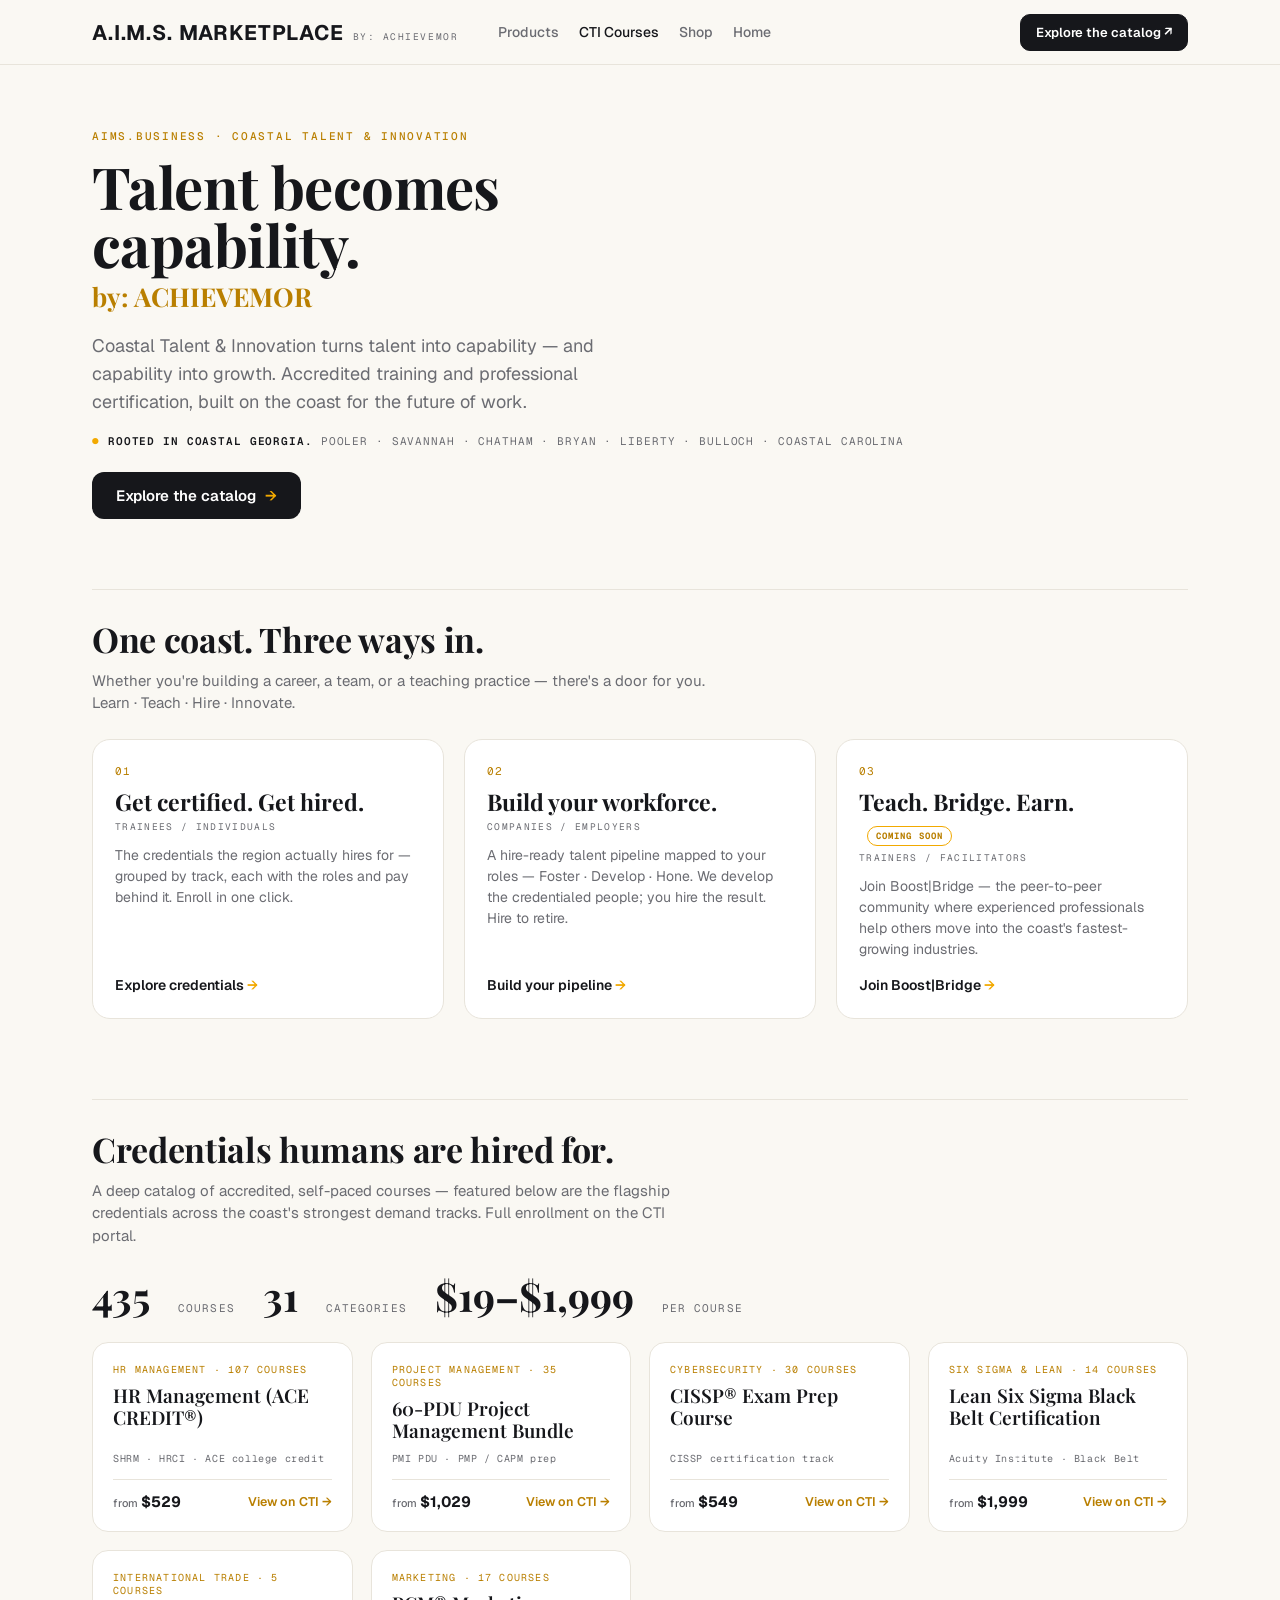
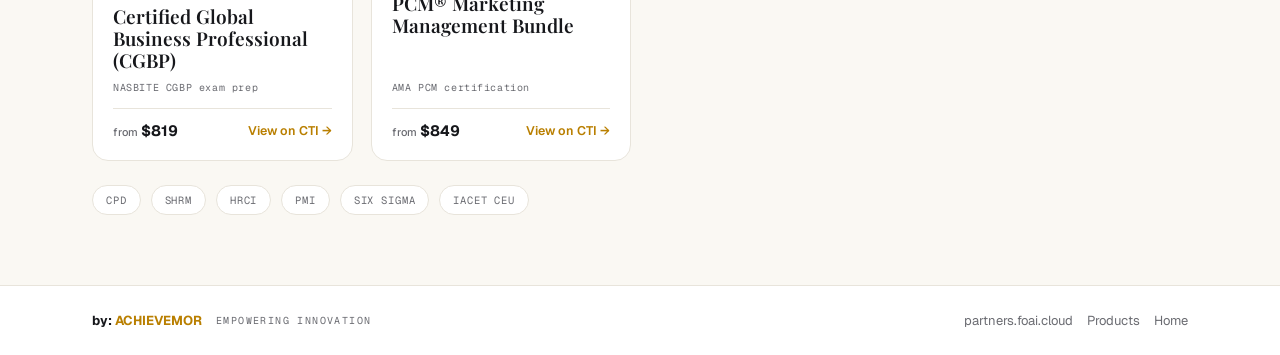
==== cti.html @ c027da73 "feat(cti): add Coastal Talent & Innovation courses page (preview, unlinked)" ====
<!doctype html>
<html lang="en">
<head>
<meta charset="utf-8">
<meta name="viewport" content="width=device-width, initial-scale=1">
<title>Coastal Talent &amp; Innovation — Courses &amp; Credentials | A.I.M.S. MARKETPLACE by: ACHIEVEMOR</title>
<meta name="description" content="Coastal Talent & Innovation (CTI) — accredited courses and professional certification for Coastal Georgia. 435 courses across 31 categories carrying SHRM, HRCI, PMI, Six Sigma, and CPD credit. One coast. Three ways in.">
<link rel="canonical" href="https://aims.business/cti.html">
<meta name="theme-color" content="#16171b">
<link rel="icon" type="image/svg+xml" href="/favicon.svg">
<link rel="apple-touch-icon" href="/apple-touch-icon.png">
<meta property="og:type" content="website">
<meta property="og:site_name" content="A.I.M.S. MARKETPLACE">
<meta property="og:title" content="Coastal Talent & Innovation — Courses & Credentials">
<meta property="og:description" content="Accredited courses and professional certification for Coastal Georgia. One coast. Three ways in.">
<meta property="og:url" content="https://aims.business/cti.html">
<meta property="og:image" content="https://aims.business/og.png">
<link href="https://fonts.googleapis.com/css2?family=Geist:wght@400;500;600;700&family=Geist+Mono:wght@500&family=Playfair+Display:wght@600;700&display=swap" rel="stylesheet">
<style>
:root{
  --bg:#faf8f3; --surface:#ffffff; --panel:#f4f1ea; --ink:#16171b; --muted:#6b6c72; --line:#e8e4db;
  --gold:#F2A900; --gold-deep:#b97f00; --laurel:#2F7d6b;
  --sans:"Geist",system-ui,-apple-system,sans-serif; --mono:"Geist Mono",ui-monospace,monospace; --serif:"Playfair Display",Georgia,serif;
}
*{box-sizing:border-box;margin:0;padding:0}
body{font-family:var(--sans);color:var(--ink);background:var(--bg);-webkit-font-smoothing:antialiased}
.wrap{max-width:1160px;margin:0 auto;padding:0 clamp(18px,3vw,32px)}
a{color:inherit;text-decoration:none}
.nav{position:sticky;top:0;z-index:10;background:rgba(250,248,243,.9);-webkit-backdrop-filter:blur(10px);backdrop-filter:blur(10px);border-bottom:1px solid var(--line)}
.nav .bar{display:flex;align-items:center;gap:22px;height:64px}
.brand{display:flex;align-items:baseline;gap:9px}
.brand .logo{font-weight:700;font-size:21px;letter-spacing:.04em}
.brand .logo b{color:var(--gold-deep)}
.brand .tag{font-family:var(--mono);font-size:9.5px;letter-spacing:.16em;text-transform:uppercase;color:var(--muted)}
.nav nav{display:flex;gap:20px;margin-left:18px}
.nav nav a{font-size:14px;color:var(--muted);font-weight:500}
.nav nav a:hover,.nav nav a.on{color:var(--ink)}
.nav .sp{flex:1}
.cta-sm{font-size:13px;font-weight:600;border:1px solid var(--ink);background:var(--ink);color:#fff;border-radius:10px;padding:9px 15px}

.hero{padding:clamp(36px,6vw,64px) 0 clamp(20px,3vw,30px)}
.eyebrow{font-family:var(--mono);font-size:11px;letter-spacing:.16em;text-transform:uppercase;color:var(--gold-deep);font-weight:500}
.hero h1{font-family:var(--serif);font-weight:700;font-size:clamp(34px,5.4vw,58px);line-height:1.0;margin:14px 0 0;letter-spacing:-.01em;max-width:14ch}
.byline{font-family:var(--serif);font-weight:700;font-size:clamp(18px,2.4vw,26px);color:var(--gold-deep);margin-top:6px}
.hero p{font-size:clamp(15px,1.7vw,18px);color:var(--muted);margin-top:18px;max-width:560px;line-height:1.55}
.region{font-family:var(--mono);font-size:11px;letter-spacing:.08em;text-transform:uppercase;color:var(--muted);margin-top:18px;display:flex;align-items:center;gap:8px}
.region b{color:var(--ink);font-weight:600}
.cta{display:inline-flex;align-items:center;gap:9px;margin-top:24px;background:var(--ink);color:#fff;font-weight:600;font-size:15px;border-radius:12px;padding:14px 24px}
.cta .arw{color:var(--gold)}

.sec{padding:clamp(20px,4vw,40px) 0}
.sechead{border-top:1px solid var(--line);padding-top:26px;margin-bottom:6px}
.sechead h2{font-family:var(--serif);font-weight:700;font-size:clamp(24px,3.4vw,34px);letter-spacing:-.01em}
.sechead p{color:var(--muted);font-size:15px;margin-top:8px;max-width:620px;line-height:1.5}

.ways{display:grid;grid-template-columns:repeat(3,1fr);gap:clamp(14px,2vw,20px);margin-top:24px}
.way{background:var(--surface);border:1px solid var(--line);border-radius:18px;padding:24px 22px;display:flex;flex-direction:column;min-height:228px}
.way .n{font-family:var(--mono);font-size:11px;color:var(--gold-deep);letter-spacing:.12em}
.way h3{font-family:var(--serif);font-weight:700;font-size:23px;margin-top:8px}
.way .who{font-family:var(--mono);font-size:9.5px;letter-spacing:.14em;text-transform:uppercase;color:var(--muted);margin-top:3px}
.way p{font-size:14px;color:var(--muted);line-height:1.5;margin-top:12px;flex:1}
.way .go{margin-top:16px;font-weight:600;font-size:14px}
.way .go .arw{color:var(--gold)}
.soon{display:inline-block;font-family:var(--mono);font-size:9px;letter-spacing:.12em;text-transform:uppercase;color:var(--gold-deep);border:1px solid var(--gold);border-radius:999px;padding:3px 8px;margin-left:8px;vertical-align:middle}

.statbar{display:flex;flex-wrap:wrap;gap:10px 28px;align-items:baseline;margin:22px 0 6px}
.statbar .big{font-family:var(--serif);font-weight:700;font-size:clamp(26px,4vw,40px)}
.statbar .lbl{font-family:var(--mono);font-size:11px;letter-spacing:.1em;text-transform:uppercase;color:var(--muted)}

.grid{display:grid;grid-template-columns:repeat(auto-fill,minmax(min(100%,250px),1fr));gap:clamp(14px,2vw,18px);margin-top:20px}
.card{background:var(--surface);border:1px solid var(--line);border-radius:16px;padding:20px;display:flex;flex-direction:column;transition:box-shadow .18s,transform .18s;min-height:172px}
.card:hover{transform:translateY(-3px);box-shadow:0 18px 36px -22px rgba(20,22,26,.4)}
.card .cat{font-family:var(--mono);font-size:10px;letter-spacing:.12em;text-transform:uppercase;color:var(--gold-deep)}
.card .nm{font-family:var(--serif);font-weight:600;font-size:19px;margin-top:9px;line-height:1.15;flex:1}
.card .cred{font-family:var(--mono);font-size:10px;letter-spacing:.06em;color:var(--muted);margin-top:10px}
.card .prow{display:flex;align-items:center;justify-content:space-between;margin-top:14px;padding-top:12px;border-top:1px solid var(--line)}
.card .price{font-weight:700;font-size:15px}
.card .price small{font-weight:500;color:var(--muted);font-size:11px}
.card .view{font-size:12.5px;font-weight:600;color:var(--gold-deep)}

.accred{display:flex;flex-wrap:wrap;gap:10px;margin-top:24px}
.accred span{font-family:var(--mono);font-size:10.5px;letter-spacing:.08em;text-transform:uppercase;color:var(--muted);border:1px solid var(--line);background:var(--surface);border-radius:999px;padding:7px 13px}

footer{border-top:1px solid var(--line);background:var(--surface);margin-top:30px}
footer .ft{display:flex;flex-wrap:wrap;align-items:center;gap:14px;padding:26px 0;font-size:13px;color:var(--muted)}
footer .by{font-weight:700;color:var(--ink)}
footer .by b{color:var(--gold-deep)}
footer .tag{font-family:var(--mono);font-size:10px;letter-spacing:.14em;text-transform:uppercase}
footer .sp{flex:1}

@media (max-width:760px){ .ways{grid-template-columns:1fr} .nav nav{display:none} }
</style>
</head>
<body>
  <header class="nav"><div class="wrap"><div class="bar">
    <a class="brand" href="/"><span class="logo">A.I.M.S. MARKETPLACE</span><span class="tag">by: ACHIEVEMOR</span></a>
    <nav><a href="products.html">Products</a><a href="cti.html" class="on">CTI Courses</a><a href="shop.html">Shop</a><a href="/">Home</a></nav>
    <div class="sp"></div>
    <a class="cta-sm" href="https://partners.foai.cloud/partner-portal/courses" target="_blank" rel="noopener">Explore the catalog ↗</a>
  </div></div></header>

  <main class="wrap">
    <section class="hero">
      <div class="eyebrow">aims.business · Coastal Talent &amp; Innovation</div>
      <h1>Talent becomes capability.</h1>
      <div class="byline">by: ACHIEVEMOR</div>
      <p>Coastal Talent &amp; Innovation turns talent into capability — and capability into growth. Accredited training and professional certification, built on the coast for the future of work.</p>
      <div class="region"><span style="color:var(--gold)">●</span> <b>Rooted in Coastal Georgia.</b> Pooler · Savannah · Chatham · Bryan · Liberty · Bulloch · Coastal Carolina</div>
      <a class="cta" href="https://partners.foai.cloud/partner-portal/courses" target="_blank" rel="noopener">Explore the catalog <span class="arw">→</span></a>
    </section>

    <section class="sec">
      <div class="sechead"><h2>One coast. Three ways in.</h2>
        <p>Whether you're building a career, a team, or a teaching practice — there's a door for you. Learn · Teach · Hire · Innovate.</p></div>
      <div class="ways">
        <a class="way" href="https://partners.foai.cloud/partner-portal/courses" target="_blank" rel="noopener">
          <div class="n">01</div><h3>Get certified. Get hired.</h3><div class="who">Trainees / Individuals</div>
          <p>The credentials the region actually hires for — grouped by track, each with the roles and pay behind it. Enroll in one click.</p>
          <div class="go">Explore credentials <span class="arw">→</span></div>
        </a>
        <a class="way" href="https://partners.foai.cloud/partner-portal/become-a-partner" target="_blank" rel="noopener">
          <div class="n">02</div><h3>Build your workforce.</h3><div class="who">Companies / Employers</div>
          <p>A hire-ready talent pipeline mapped to your roles — Foster · Develop · Hone. We develop the credentialed people; you hire the result. Hire to retire.</p>
          <div class="go">Build your pipeline <span class="arw">→</span></div>
        </a>
        <a class="way" href="https://partners.foai.cloud/partner-portal/boost-bridge" target="_blank" rel="noopener">
          <div class="n">03</div><h3>Teach. Bridge. Earn.<span class="soon">Coming soon</span></h3><div class="who">Trainers / Facilitators</div>
          <p>Join Boost|Bridge — the peer-to-peer community where experienced professionals help others move into the coast's fastest-growing industries.</p>
          <div class="go">Join Boost|Bridge <span class="arw">→</span></div>
        </a>
      </div>
    </section>

    <section class="sec">
      <div class="sechead"><h2>Credentials humans are hired for.</h2>
        <p>A deep catalog of accredited, self-paced courses — featured below are the flagship credentials across the coast's strongest demand tracks. Full enrollment on the CTI portal.</p></div>
      <div class="statbar">
        <span class="big">435</span><span class="lbl">courses</span>
        <span class="big">31</span><span class="lbl">categories</span>
        <span class="big">$19–$1,999</span><span class="lbl">per course</span>
      </div>
      <div class="grid">
        <a class="card" href="https://partners.foai.cloud/partner-portal/courses" target="_blank" rel="noopener"><div class="cat">HR Management · 107 courses</div><div class="nm">HR Management (ACE CREDIT®)</div><div class="cred">SHRM · HRCI · ACE college credit</div><div class="prow"><span class="price"><small>from</small> $529</span><span class="view">View on CTI →</span></div></a>
        <a class="card" href="https://partners.foai.cloud/partner-portal/courses" target="_blank" rel="noopener"><div class="cat">Project Management · 35 courses</div><div class="nm">60-PDU Project Management Bundle</div><div class="cred">PMI PDU · PMP / CAPM prep</div><div class="prow"><span class="price"><small>from</small> $1,029</span><span class="view">View on CTI →</span></div></a>
        <a class="card" href="https://partners.foai.cloud/partner-portal/courses" target="_blank" rel="noopener"><div class="cat">Cybersecurity · 30 courses</div><div class="nm">CISSP® Exam Prep Course</div><div class="cred">CISSP certification track</div><div class="prow"><span class="price"><small>from</small> $549</span><span class="view">View on CTI →</span></div></a>
        <a class="card" href="https://partners.foai.cloud/partner-portal/courses" target="_blank" rel="noopener"><div class="cat">Six Sigma &amp; Lean · 14 courses</div><div class="nm">Lean Six Sigma Black Belt Certification</div><div class="cred">Acuity Institute · Black Belt</div><div class="prow"><span class="price"><small>from</small> $1,999</span><span class="view">View on CTI →</span></div></a>
        <a class="card" href="https://partners.foai.cloud/partner-portal/courses" target="_blank" rel="noopener"><div class="cat">International Trade · 5 courses</div><div class="nm">Certified Global Business Professional (CGBP)</div><div class="cred">NASBITE CGBP exam prep</div><div class="prow"><span class="price"><small>from</small> $819</span><span class="view">View on CTI →</span></div></a>
        <a class="card" href="https://partners.foai.cloud/partner-portal/courses" target="_blank" rel="noopener"><div class="cat">Marketing · 17 courses</div><div class="nm">PCM® Marketing Management Bundle</div><div class="cred">AMA PCM certification</div><div class="prow"><span class="price"><small>from</small> $849</span><span class="view">View on CTI →</span></div></a>
      </div>
      <div class="accred">
        <span>CPD</span><span>SHRM</span><span>HRCI</span><span>PMI</span><span>Six Sigma</span><span>IACET CEU</span>
      </div>
    </section>
  </main>

  <footer><div class="wrap"><div class="ft">
    <span class="by">by: <b>ACHIEVEMOR</b></span>
    <span class="tag">Empowering Innovation</span>
    <span class="sp"></span>
    <a href="https://partners.foai.cloud" target="_blank" rel="noopener">partners.foai.cloud</a><a href="products.html">Products</a><a href="/">Home</a>
  </div></div></footer>
</body>
</html>
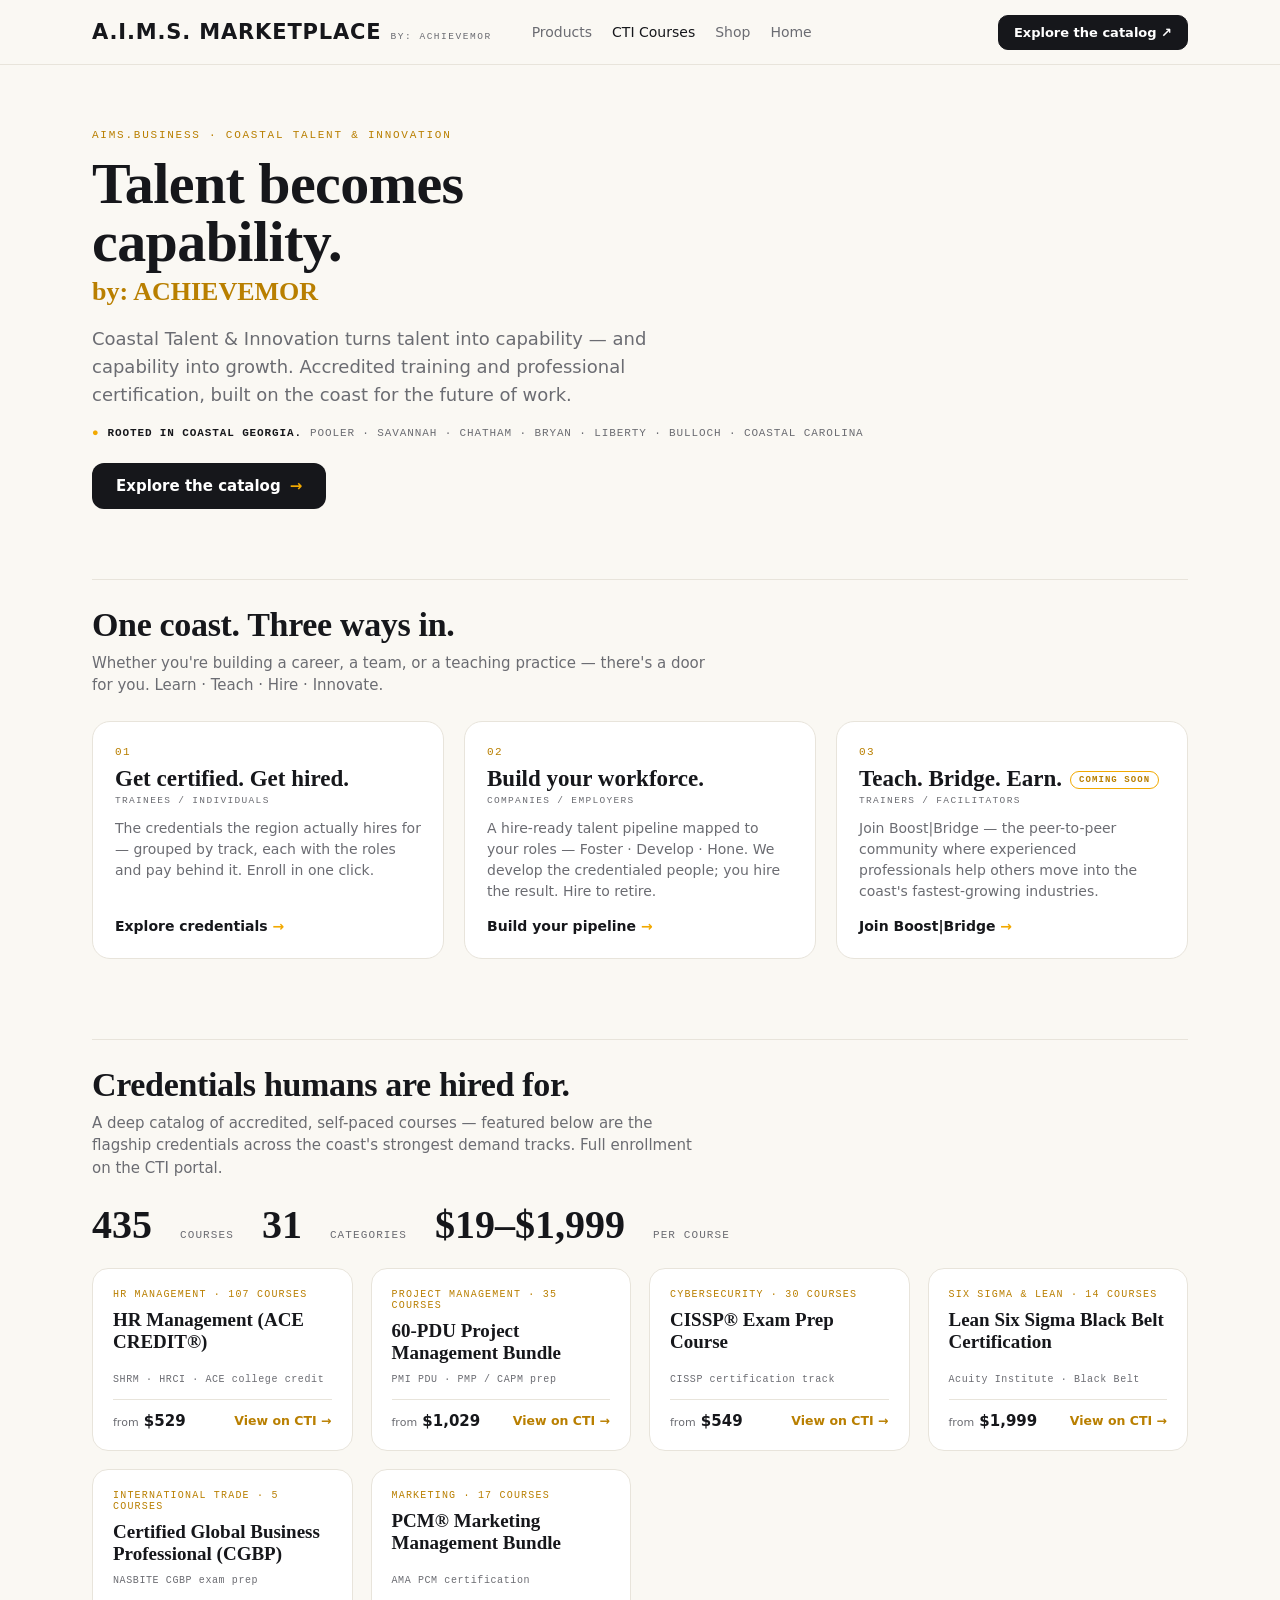
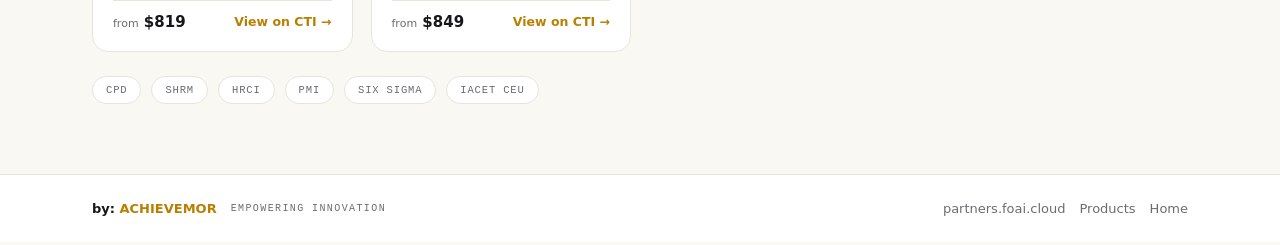
==== commit 84ddc058: "add storefront CSP and mobile containment" ====
--- a/cti.html
+++ b/cti.html
@@ -3,6 +3,8 @@
 <head>
 <meta charset="utf-8">
 <meta name="viewport" content="width=device-width, initial-scale=1">
+<meta http-equiv="Content-Security-Policy" content="default-src 'self'; base-uri 'self'; object-src 'none'; form-action 'self' https://buy.stripe.com https://aims.achievemor.io; script-src 'self' 'unsafe-inline'; style-src 'self' 'unsafe-inline' https://fonts.googleapis.com; img-src 'self' data: https:; font-src 'self' data: https://fonts.gstatic.com; connect-src 'self' https:; frame-src https://js.stripe.com https://hooks.stripe.com; upgrade-insecure-requests">
+<meta name="referrer" content="strict-origin-when-cross-origin">
 <title>Coastal Talent &amp; Innovation — Courses &amp; Credentials | A.I.M.S. MARKETPLACE by: ACHIEVEMOR</title>
 <meta name="description" content="Coastal Talent & Innovation (CTI) — accredited courses and professional certification for Coastal Georgia. 435 courses across 31 categories carrying SHRM, HRCI, PMI, Six Sigma, and CPD credit. One coast. Three ways in.">
 <link rel="canonical" href="https://aims.business/cti.html">
